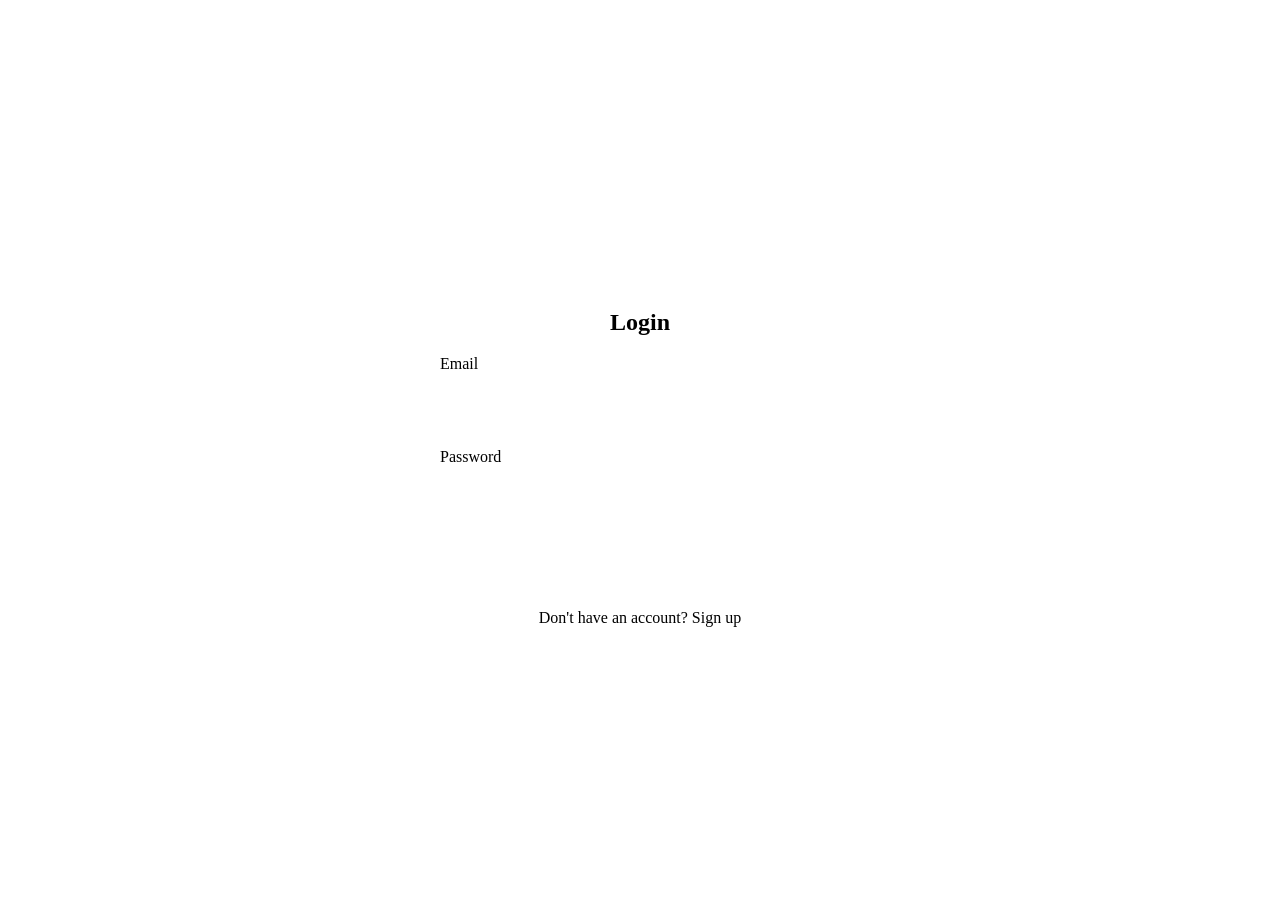
==== templates/index.html @ 913a173f "basic stuff done i think, not tested" ====
<!DOCTYPE html>
<html lang="en">
<head>
    <meta charset="UTF-8">
    <meta name="viewport" content="width=device-width, initial-scale=1.0">
    <title>Smart Timetable System - Login</title>
    <link rel="stylesheet" href="/static/css/style.css">
    <style>
        .container {
            display: flex;
            justify-content: center;
            align-items: center;
            min-height: 100vh;
        }
        .login-box {
            padding: 40px;
            width: 400px;
            text-align: center;
        }
        .input-group {
            margin-bottom: 20px;
            text-align: left;
        }
        input, select {
            width: 100%;
            padding: 15px;
            border: none;
            outline: none;
            margin-top: 10px;
        }
        button {
            width: 100%;
            padding: 15px;
            border: none;
            cursor: pointer;
            color: white;
            background: var(--primary);
            font-weight: bold;
            font-size: 16px;
        }
        .neu-button {
            border-radius: var(--border-radius-sm);
            box-shadow: 5px 5px 10px var(--shadow-dark), -5px -5px 10px var(--shadow-light);
            transition: var(--transition);
        }
        .neu-button:active {
            box-shadow: inset 5px 5px 10px var(--shadow-dark), inset -5px -5px 10px var(--shadow-light);
        }
        .neu-input {
            border-radius: var(--border-radius-sm);
            background: var(--surface);
            box-shadow: inset 5px 5px 10px var(--shadow-dark), inset -5px -5px 10px var(--shadow-light);
            color: var(--text-dark);
        }
        .toggle-text {
            margin-top: 20px;
            color: var(--primary);
            cursor: pointer;
        }
    </style>
</head>
<body>
    <div class="container">
        <div class="neu login-box">
            <h2 id="form-title">Login</h2>
            <form id="auth-form">
                <div class="input-group">
                    <label>Email</label>
                    <input type="email" id="email" class="neu-input" required>
                </div>
                <div class="input-group">
                    <label>Password</label>
                    <input type="password" id="password" class="neu-input" required>
                </div>
                <div class="input-group signup-only" style="display:none;">
                    <label>Role</label>
                    <select id="role" class="neu-input">
                        <option value="STUDENT">Student</option>
                        <option value="TEACHER">Teacher</option>
                        <option value="ADMIN">Admin</option>
                    </select>
                </div>
                <button type="submit" class="neu-button" id="submit-btn">Login</button>
            </form>
            <div class="toggle-text" id="toggle-form">Don't have an account? Sign up</div>
        </div>
    </div>

    <script>
        let isLogin = true;
        
        document.getElementById('toggle-form').addEventListener('click', () => {
            isLogin = !isLogin;
            document.getElementById('form-title').innerText = isLogin ? 'Login' : 'Sign Up';
            document.getElementById('submit-btn').innerText = isLogin ? 'Login' : 'Sign Up';
            document.getElementById('toggle-form').innerText = isLogin ? "Don't have an account? Sign up" : "Already have an account? Login";
            document.querySelector('.signup-only').style.display = isLogin ? 'none' : 'block';
        });

        document.getElementById('auth-form').addEventListener('submit', async (e) => {
            e.preventDefault();
            const email = document.getElementById('email').value;
            const password = document.getElementById('password').value;
            
            if (isLogin) {
                const formData = new URLSearchParams();
                formData.append('username', email);
                formData.append('password', password);
                
                const res = await fetch('/auth/token', {
                    method: 'POST',
                    headers: { 'Content-Type': 'application/x-www-form-urlencoded' },
                    body: formData
                });
                
                if (res.ok) {
                    const data = await res.json();
                    localStorage.setItem('token', data.access_token);
                    
                    // Decode JWT to get role (simple base64 decode for payload)
                    const payload = JSON.parse(atob(data.access_token.split('.')[1]));
                    if (payload.role === 'ADMIN') window.location.href = '/admin-dashboard';
                    else if (payload.role === 'TEACHER') window.location.href = '/teacher-dashboard';
                    else window.location.href = '/student-dashboard';
                } else {
                    alert('Login failed');
                }
            } else {
                const role = document.getElementById('role').value;
                const res = await fetch('/auth/signup', {
                    method: 'POST',
                    headers: { 'Content-Type': 'application/json' },
                    body: JSON.stringify({ email, password, role })
                });
                
                if (res.ok) {
                    alert('Signup successful! Please login.');
                    document.getElementById('toggle-form').click();
                } else {
                    alert('Signup failed');
                }
            }
        });
    </script>
</body>
</html>
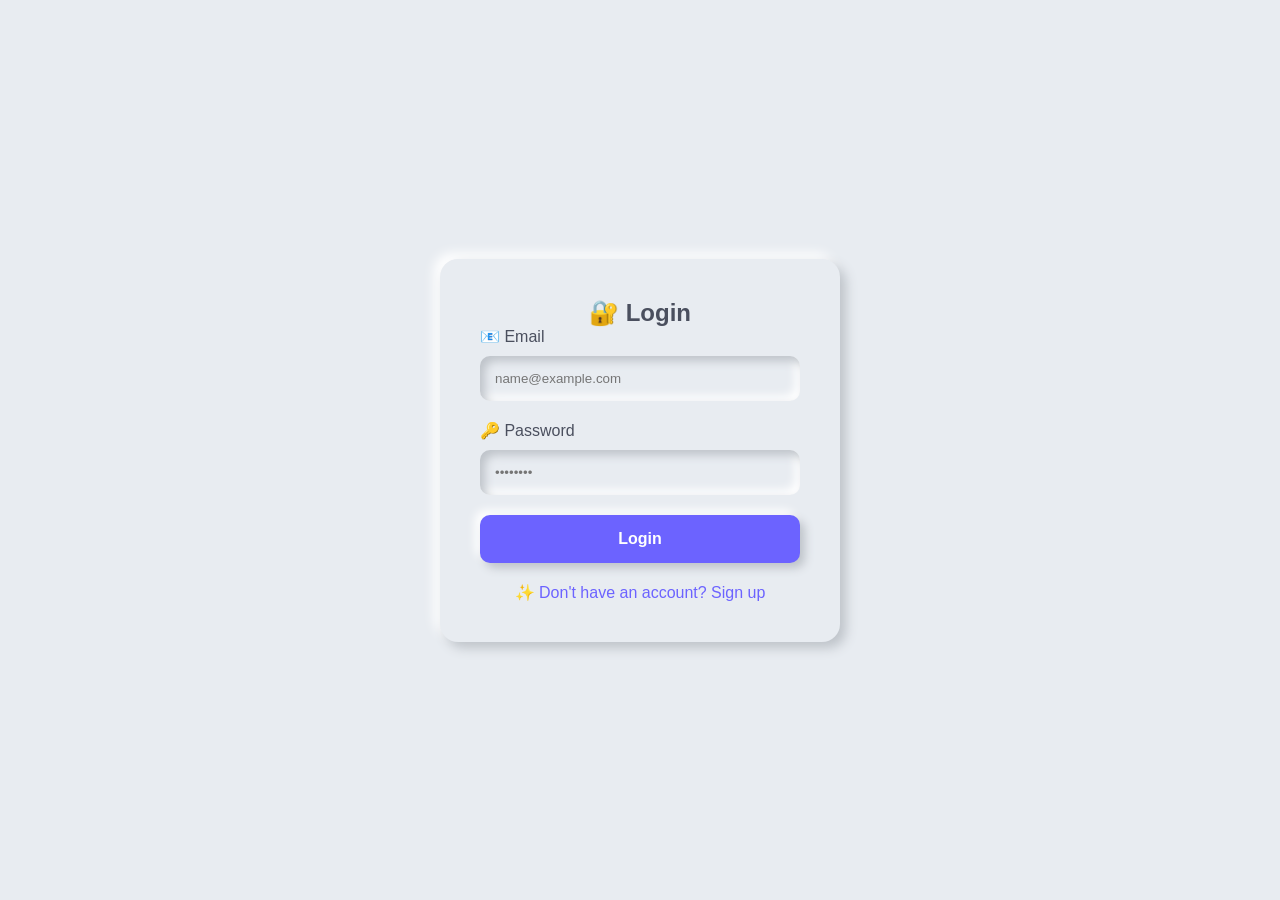
==== commit 5ac49327: "added some emojis" ====
--- a/templates/index.html
+++ b/templates/index.html
@@ -62,18 +62,18 @@
 <body>
     <div class="container">
         <div class="neu login-box">
-            <h2 id="form-title">Login</h2>
+            <h2 id="form-title">🔐 Login</h2>
             <form id="auth-form">
                 <div class="input-group">
-                    <label>Email</label>
-                    <input type="email" id="email" class="neu-input" required>
+                    <label>📧 Email</label>
+                    <input type="email" id="email" class="neu-input" required placeholder="name@example.com">
                 </div>
                 <div class="input-group">
-                    <label>Password</label>
-                    <input type="password" id="password" class="neu-input" required>
+                    <label>🔑 Password</label>
+                    <input type="password" id="password" class="neu-input" required placeholder="••••••••">
                 </div>
                 <div class="input-group signup-only" style="display:none;">
-                    <label>Role</label>
+                    <label>👤 Select Role</label>
                     <select id="role" class="neu-input">
                         <option value="STUDENT">Student</option>
                         <option value="TEACHER">Teacher</option>
@@ -82,7 +82,7 @@
                 </div>
                 <button type="submit" class="neu-button" id="submit-btn">Login</button>
             </form>
-            <div class="toggle-text" id="toggle-form">Don't have an account? Sign up</div>
+            <div class="toggle-text" id="toggle-form">✨ Don't have an account? Sign up</div>
         </div>
     </div>
 
@@ -91,9 +91,9 @@
         
         document.getElementById('toggle-form').addEventListener('click', () => {
             isLogin = !isLogin;
-            document.getElementById('form-title').innerText = isLogin ? 'Login' : 'Sign Up';
+            document.getElementById('form-title').innerText = isLogin ? '🔐 Login' : '🚀 Sign Up';
             document.getElementById('submit-btn').innerText = isLogin ? 'Login' : 'Sign Up';
-            document.getElementById('toggle-form').innerText = isLogin ? "Don't have an account? Sign up" : "Already have an account? Login";
+            document.getElementById('toggle-form').innerText = isLogin ? "✨ Don't have an account? Sign up" : "🔙 Already have an account? Login";
             document.querySelector('.signup-only').style.display = isLogin ? 'none' : 'block';
         });
 
--- a/static/css/style.css
+++ b/static/css/style.css
@@ -0,0 +1,880 @@
+/* ========================= */
+/*   NEUMORPHISM DESIGN SYSTEM */
+/* ========================= */
+
+@import url('https://fonts.googleapis.com/css2?family=Inter:wght@300;400;500;600;700&display=swap');
+
+:root {
+  --bg: #e8ecf1;
+  --surface: #e8ecf1;
+  --shadow-dark: #bec3c9;
+  --shadow-light: #ffffff;
+  --primary: #6c63ff;
+  --primary-dark: #534bc4;
+  --accent: #f09657;
+  --success: #4caf8a;
+  --danger: #e05c6e;
+  --warning: #f0c36d;
+  --text: #4a4f5e;
+  --text-light: #868c99;
+  --text-dark: #2d3142;
+  --inset-from: #d1d5d9;
+  --inset-to: #ffffff;
+  --border-radius: 18px;
+  --border-radius-sm: 10px;
+  --transition: all 0.3s cubic-bezier(0.25, 0.46, 0.45, 0.94);
+}
+
+*, *::before, *::after {
+  box-sizing: border-box;
+  margin: 0;
+  padding: 0;
+}
+
+html { scroll-behavior: smooth; background: var(--bg); }
+
+body {
+  font-family: 'Inter', sans-serif;
+  background: var(--bg);
+  color: var(--text);
+  min-height: 100vh;
+  overflow-x: hidden;
+}
+
+/* ========================= */
+/*   NEUMORPHIC PRIMITIVES   */
+/* ========================= */
+
+.neu {
+  background: var(--surface);
+  border-radius: var(--border-radius);
+  box-shadow:
+    6px 6px 12px var(--shadow-dark),
+    -6px -6px 12px var(--shadow-light);
+}
+
+.neu-sm {
+  background: var(--surface);
+  border-radius: var(--border-radius-sm);
+  box-shadow:
+    4px 4px 8px var(--shadow-dark),
+    -4px -4px 8px var(--shadow-light);
+}
+
+.neu-inset {
+  background: var(--surface);
+  border-radius: var(--border-radius);
+  box-shadow:
+    inset 4px 4px 10px var(--shadow-dark),
+    inset -4px -4px 10px var(--shadow-light);
+}
+
+.neu-inset-sm {
+  background: var(--surface);
+  border-radius: var(--border-radius-sm);
+  box-shadow:
+    inset 3px 3px 7px var(--shadow-dark),
+    inset -3px -3px 7px var(--shadow-light);
+}
+
+/* ========================= */
+/*   NAVBAR                  */
+/* ========================= */
+
+.navbar {
+  position: sticky;
+  top: 0;
+  z-index: 100;
+  background: var(--bg);
+  box-shadow:
+    0 4px 15px var(--shadow-dark),
+    0 -1px 0 var(--shadow-light);
+  padding: 16px 40px;
+  display: flex;
+  align-items: center;
+  justify-content: space-between;
+  gap: 20px;
+}
+
+.navbar-brand {
+  display: flex;
+  align-items: center;
+  gap: 12px;
+  text-decoration: none;
+}
+
+.navbar-brand .brand-icon {
+  width: 42px;
+  height: 42px;
+  border-radius: 12px;
+  background: linear-gradient(135deg, var(--primary), var(--accent));
+  display: flex;
+  align-items: center;
+  justify-content: center;
+  color: white;
+  font-size: 20px;
+  box-shadow: 4px 4px 10px rgba(108,99,255,0.3);
+}
+
+.navbar-brand .brand-text {
+  font-size: 18px;
+  font-weight: 700;
+  color: var(--text-dark);
+  letter-spacing: -0.3px;
+}
+
+.navbar-links {
+  display: flex;
+  gap: 10px;
+  align-items: center;
+}
+
+.nav-link {
+  padding: 9px 20px;
+  border-radius: 10px;
+  font-size: 14px;
+  font-weight: 500;
+  text-decoration: none;
+  color: var(--text);
+  background: var(--bg);
+  box-shadow:
+    3px 3px 7px var(--shadow-dark),
+    -3px -3px 7px var(--shadow-light);
+  transition: var(--transition);
+}
+
+.nav-link:hover {
+  color: var(--primary);
+  box-shadow:
+    5px 5px 10px var(--shadow-dark),
+    -5px -5px 10px var(--shadow-light);
+}
+
+.nav-link.active {
+  color: white;
+  background: linear-gradient(135deg, var(--primary), var(--primary-dark));
+  box-shadow: 4px 4px 10px rgba(108,99,255,0.4);
+}
+
+/* ========================= */
+/*   BUTTONS                 */
+/* ========================= */
+
+.btn {
+  display: inline-flex;
+  align-items: center;
+  gap: 8px;
+  padding: 12px 24px;
+  border-radius: 12px;
+  border: none;
+  cursor: pointer;
+  font-family: 'Inter', sans-serif;
+  font-size: 14px;
+  font-weight: 600;
+  transition: var(--transition);
+  text-decoration: none;
+  letter-spacing: 0.3px;
+}
+
+.btn-primary {
+  background: linear-gradient(135deg, var(--primary), var(--primary-dark));
+  color: white;
+  box-shadow:
+    4px 4px 12px rgba(108,99,255,0.35),
+    -2px -2px 8px rgba(255,255,255,0.5);
+}
+
+.btn-primary:hover {
+  box-shadow:
+    6px 6px 16px rgba(108,99,255,0.5),
+    -2px -2px 10px rgba(255,255,255,0.6);
+  transform: translateY(-2px);
+}
+
+.btn-primary:active {
+  box-shadow: inset 2px 2px 6px rgba(0,0,0,0.2);
+  transform: translateY(0);
+}
+
+.btn-secondary {
+  background: var(--bg);
+  color: var(--text);
+  box-shadow:
+    4px 4px 8px var(--shadow-dark),
+    -4px -4px 8px var(--shadow-light);
+}
+
+.btn-secondary:hover {
+  color: var(--primary);
+  transform: translateY(-2px);
+}
+
+.btn-success {
+  background: linear-gradient(135deg, #4caf8a, #39876b);
+  color: white;
+  box-shadow: 4px 4px 12px rgba(76,175,138,0.35);
+}
+
+.btn-danger {
+  background: linear-gradient(135deg, var(--danger), #b84456);
+  color: white;
+  box-shadow: 4px 4px 12px rgba(224,92,110,0.35);
+}
+
+.btn-sm {
+  padding: 8px 16px;
+  font-size: 13px;
+  border-radius: 9px;
+}
+
+/* ========================= */
+/*   FORM ELEMENTS           */
+/* ========================= */
+
+.form-group {
+  display: flex;
+  flex-direction: column;
+  gap: 8px;
+  margin-bottom: 18px;
+}
+
+.form-label {
+  font-size: 13px;
+  font-weight: 600;
+  color: var(--text-light);
+  text-transform: uppercase;
+  letter-spacing: 0.8px;
+}
+
+.form-control {
+  padding: 12px 16px;
+  border: none;
+  border-radius: var(--border-radius-sm);
+  font-family: 'Inter', sans-serif;
+  font-size: 14px;
+  color: var(--text-dark);
+  background: var(--bg);
+  box-shadow:
+    inset 3px 3px 7px var(--shadow-dark),
+    inset -3px -3px 7px var(--shadow-light);
+  outline: none;
+  transition: var(--transition);
+  width: 100%;
+}
+
+.form-control:focus {
+  box-shadow:
+    inset 4px 4px 9px var(--shadow-dark),
+    inset -4px -4px 9px var(--shadow-light),
+    0 0 0 2px rgba(108,99,255,0.25);
+}
+
+/* ========================= */
+/*   CARDS                   */
+/* ========================= */
+
+.card {
+  padding: 28px;
+  background: var(--surface);
+  border-radius: var(--border-radius);
+  box-shadow:
+    8px 8px 16px var(--shadow-dark),
+    -8px -8px 16px var(--shadow-light);
+  transition: var(--transition);
+}
+
+.card:hover {
+  box-shadow:
+    10px 10px 20px var(--shadow-dark),
+    -10px -10px 20px var(--shadow-light);
+}
+
+.card-header {
+  display: flex;
+  align-items: center;
+  justify-content: space-between;
+  margin-bottom: 22px;
+}
+
+.card-title {
+  font-size: 17px;
+  font-weight: 700;
+  color: var(--text-dark);
+}
+
+/* ========================= */
+/*   SECTIONS & LAYOUT       */
+/* ========================= */
+
+.page-container {
+  max-width: 900px;
+  margin: 0 auto;
+}
+
+.page-wrapper {
+  max-width: 1200px;
+  margin: 0 auto;
+  padding: 30px 24px 60px;
+}
+
+.section-title {
+  font-size: 22px;
+  font-weight: 700;
+  color: var(--text-dark);
+  margin-bottom: 6px;
+}
+
+.section-subtitle {
+  font-size: 14px;
+  color: var(--text-light);
+  margin-bottom: 28px;
+}
+
+.grid-2 {
+  display: grid;
+  grid-template-columns: repeat(2, 1fr);
+  gap: 24px;
+}
+
+.grid-3 {
+  display: grid;
+  grid-template-columns: repeat(3, 1fr);
+  gap: 24px;
+}
+
+.grid-4 {
+  display: grid;
+  grid-template-columns: repeat(4, 1fr);
+  gap: 18px;
+}
+
+@media (max-width: 900px) {
+  .grid-2, .grid-3, .grid-4 { grid-template-columns: 1fr; }
+  .navbar { padding: 14px 20px; }
+  .page-wrapper { padding: 20px 16px 40px; }
+}
+
+/* ========================= */
+/*   BADGES & TAGS           */
+/* ========================= */
+
+.badge {
+  display: inline-flex;
+  align-items: center;
+  gap: 5px;
+  padding: 4px 12px;
+  border-radius: 20px;
+  font-size: 12px;
+  font-weight: 600;
+  letter-spacing: 0.3px;
+}
+
+.badge-theory {
+  background: rgba(108,99,255,0.12);
+  color: var(--primary);
+}
+
+.badge-lab {
+  background: rgba(240,150,87,0.12);
+  color: var(--accent);
+}
+
+.badge-success {
+  background: rgba(76,175,138,0.12);
+  color: var(--success);
+}
+
+.badge-warning {
+  background: rgba(240,195,109,0.12);
+  color: #b8882a;
+}
+
+/* ========================= */
+/*   CALENDAR GRID           */
+/* ========================= */
+
+.calendar-wrapper {
+  overflow-x: auto;
+}
+
+.calendar-grid {
+  display: grid;
+  min-width: 700px;
+  gap: 0;
+}
+
+.cal-header {
+  display: grid;
+  grid-template-columns: 100px repeat(5, 1fr);
+  gap: 0;
+  margin-bottom: 10px;
+}
+
+.cal-header-cell {
+  text-align: center;
+  font-weight: 700;
+  font-size: 13px;
+  color: var(--text-light);
+  text-transform: uppercase;
+  letter-spacing: 1px;
+  padding: 12px 6px;
+}
+
+.cal-body {
+  display: flex;
+  flex-direction: column;
+  gap: 10px;
+}
+
+.cal-row {
+  display: grid;
+  grid-template-columns: 100px repeat(5, 1fr);
+  gap: 10px;
+  align-items: stretch;
+}
+
+.cal-time-label {
+  display: flex;
+  align-items: center;
+  justify-content: center;
+  flex-direction: column;
+  font-size: 12px;
+  font-weight: 600;
+  color: var(--text-light);
+  text-align: center;
+  padding: 0 6px;
+}
+
+.cal-time-label .time-start {
+  font-size: 14px;
+  font-weight: 700;
+  color: var(--text);
+}
+
+.cal-cell {
+  min-height: 80px;
+  padding: 8px;
+  border-radius: 14px;
+  background: var(--bg);
+  box-shadow:
+    inset 2px 2px 6px var(--shadow-dark),
+    inset -2px -2px 6px var(--shadow-light);
+  position: relative;
+  transition: var(--transition);
+}
+
+.cal-cell.drop-hover {
+  box-shadow:
+    inset 3px 3px 8px rgba(108,99,255,0.25),
+    inset -3px -3px 8px rgba(108,99,255,0.1);
+  background: rgba(108,99,255,0.05);
+}
+
+.cal-cell.break-cell {
+  background: linear-gradient(135deg, rgba(240,195,109,0.08), rgba(240,150,87,0.08));
+  box-shadow:
+    inset 1px 1px 4px var(--shadow-dark),
+    inset -1px -1px 4px var(--shadow-light);
+}
+
+/* ========================= */
+/*   CLASS CARDS (DRAGGABLE) */
+/* ========================= */
+
+.class-chip {
+  padding: 8px 12px;
+  border-radius: 10px;
+  background: linear-gradient(135deg, var(--primary), var(--primary-dark));
+  color: white;
+  font-size: 12px;
+  font-weight: 600;
+  cursor: grab;
+  display: flex;
+  align-items: center;
+  gap: 6px;
+  box-shadow: 3px 3px 8px rgba(108,99,255,0.35);
+  transition: var(--transition);
+  user-select: none;
+  animation: fadeSlideIn 0.3s ease forwards;
+  margin-bottom: 4px;
+}
+
+.class-chip:active {
+  cursor: grabbing;
+  opacity: 0.8;
+  transform: scale(0.97);
+}
+
+.class-chip.lab-chip {
+  background: linear-gradient(135deg, var(--accent), #d4783e);
+  box-shadow: 3px 3px 8px rgba(240,150,87,0.35);
+}
+
+.class-chip.break-chip {
+  background: linear-gradient(135deg, var(--warning), #d0a449);
+  box-shadow: 3px 3px 8px rgba(240,195,109,0.35);
+  cursor: default;
+  font-style: italic;
+}
+
+/* ========================= */
+/*   TEACHER SLOT PICKER     */
+/* ========================= */
+
+.slot-grid {
+  display: grid;
+  grid-template-columns: repeat(auto-fill, minmax(110px, 1fr));
+  gap: 10px;
+  margin-top: 14px;
+}
+
+.slot-btn {
+  padding: 10px;
+  border-radius: 10px;
+  background: var(--bg);
+  border: none;
+  cursor: pointer;
+  font-family: 'Inter', sans-serif;
+  font-size: 12px;
+  font-weight: 600;
+  color: var(--text-light);
+  box-shadow:
+    3px 3px 7px var(--shadow-dark),
+    -3px -3px 7px var(--shadow-light);
+  transition: var(--transition);
+  text-align: center;
+  position: relative;
+  overflow: hidden;
+}
+
+.slot-btn:hover {
+  color: var(--primary);
+  transform: scale(1.04);
+  box-shadow:
+    4px 4px 10px var(--shadow-dark),
+    -4px -4px 10px var(--shadow-light);
+}
+
+.slot-btn.selected {
+  background: linear-gradient(135deg, var(--primary), var(--primary-dark));
+  color: white;
+  box-shadow: 3px 3px 10px rgba(108,99,255,0.4);
+}
+
+.slot-btn.selected::after {
+  content: '✓';
+  position: absolute;
+  top: 5px;
+  right: 8px;
+  font-size: 10px;
+  opacity: 0.8;
+}
+
+.slot-btn.break-slot {
+  opacity: 0.5;
+  cursor: not-allowed;
+  background: linear-gradient(135deg, rgba(240,195,109,0.15), rgba(240,195,109,0.05));
+}
+
+/* ========================= */
+/*   STATS / KPI CARDS       */
+/* ========================= */
+
+.stat-card {
+  padding: 24px 20px;
+  border-radius: var(--border-radius);
+  background: var(--surface);
+  box-shadow:
+    8px 8px 14px var(--shadow-dark),
+    -8px -8px 14px var(--shadow-light);
+  display: flex;
+  flex-direction: column;
+  align-items: center;
+  gap: 10px;
+  text-align: center;
+  transition: var(--transition);
+  animation: popIn 0.5s ease forwards;
+}
+
+.stat-card:hover { transform: translateY(-4px); }
+
+.stat-icon {
+  width: 52px;
+  height: 52px;
+  border-radius: 14px;
+  display: flex;
+  align-items: center;
+  justify-content: center;
+  font-size: 24px;
+}
+
+.stat-icon.purple { background: rgba(108,99,255,0.12); }
+.stat-icon.orange { background: rgba(240,150,87,0.12); }
+.stat-icon.green  { background: rgba(76,175,138,0.12); }
+.stat-icon.blue   { background: rgba(90,160,230,0.12); }
+
+.stat-value {
+  font-size: 28px;
+  font-weight: 800;
+  color: var(--text-dark);
+  line-height: 1;
+}
+
+.stat-label {
+  font-size: 12px;
+  font-weight: 500;
+  color: var(--text-light);
+  text-transform: uppercase;
+  letter-spacing: 1px;
+}
+
+/* ========================= */
+/*   SIDEBAR PANEL           */
+/* ========================= */
+
+.sidebar-panel {
+  padding: 20px;
+  background: var(--surface);
+  border-radius: var(--border-radius);
+  box-shadow:
+    8px 8px 16px var(--shadow-dark),
+    -8px -8px 16px var(--shadow-light);
+  display: flex;
+  flex-direction: column;
+  gap: 14px;
+}
+
+.sidebar-panel h3 {
+  font-size: 15px;
+  font-weight: 700;
+  color: var(--text-dark);
+  padding-bottom: 12px;
+  border-bottom: 2px solid var(--shadow-dark);
+}
+
+.unscheduled-class {
+  padding: 10px 14px;
+  border-radius: 10px;
+  background: var(--bg);
+  box-shadow:
+    3px 3px 7px var(--shadow-dark),
+    -3px -3px 7px var(--shadow-light);
+  cursor: grab;
+  font-size: 13px;
+  font-weight: 600;
+  color: var(--text-dark);
+  display: flex;
+  align-items: center;
+  gap: 8px;
+  transition: var(--transition);
+  animation: fadeSlideIn 0.4s ease forwards;
+  user-select: none;
+}
+
+.unscheduled-class:hover {
+  transform: translateX(4px);
+  color: var(--primary);
+}
+
+.unscheduled-class:active {
+  cursor: grabbing;
+  opacity: 0.75;
+}
+
+/* ========================= */
+/*   TOASTS / ALERTS         */
+/* ========================= */
+
+.toast-container {
+  position: fixed;
+  bottom: 30px;
+  right: 30px;
+  display: flex;
+  flex-direction: column;
+  gap: 10px;
+  z-index: 999;
+}
+
+.toast {
+  padding: 14px 20px;
+  border-radius: 14px;
+  font-size: 14px;
+  font-weight: 600;
+  display: flex;
+  align-items: center;
+  gap: 10px;
+  box-shadow:
+    6px 6px 14px var(--shadow-dark),
+    -6px -6px 14px var(--shadow-light);
+  animation: toastIn 0.35s ease forwards;
+  min-width: 250px;
+  max-width: 360px;
+}
+
+.toast.success { background: linear-gradient(135deg, #4caf8a, #39876b); color: white; }
+.toast.error   { background: linear-gradient(135deg, var(--danger), #b84456); color: white; }
+.toast.info    { background: linear-gradient(135deg, var(--primary), var(--primary-dark)); color: white; }
+
+/* ========================= */
+/*   ANIMATIONS              */
+/* ========================= */
+
+@keyframes fadeSlideIn {
+  from { opacity: 0; transform: translateY(12px); }
+  to   { opacity: 1; transform: translateY(0); }
+}
+
+@keyframes popIn {
+  from { opacity: 0; transform: scale(0.88); }
+  to   { opacity: 1; transform: scale(1); }
+}
+
+@keyframes toastIn {
+  from { opacity: 0; transform: translateX(30px); }
+  to   { opacity: 1; transform: translateX(0); }
+}
+
+@keyframes pulse {
+  0%, 100% { box-shadow: 6px 6px 14px var(--shadow-dark), -6px -6px 14px var(--shadow-light); }
+  50%       { box-shadow: 8px 8px 20px var(--shadow-dark), -8px -8px 20px var(--shadow-light); }
+}
+
+@keyframes shimmer {
+  0%   { background-position: -200% center; }
+  100% { background-position: 200% center; }
+}
+
+.animate-pop    { animation: popIn 0.5s ease forwards; }
+.animate-slide  { animation: fadeSlideIn 0.4s ease forwards; }
+.animate-pulse  { animation: pulse 2.5s ease infinite; }
+
+/* ========================= */
+/*   FORM MODAL              */
+/* ========================= */
+
+.modal-overlay {
+  position: fixed;
+  inset: 0;
+  background: rgba(40,44,58,0.4);
+  backdrop-filter: blur(4px);
+  display: flex;
+  align-items: center;
+  justify-content: center;
+  z-index: 200;
+  opacity: 0;
+  pointer-events: none;
+  transition: opacity 0.25s ease;
+}
+
+.modal-overlay.open {
+  opacity: 1;
+  pointer-events: all;
+}
+
+.modal {
+  background: var(--bg);
+  border-radius: 22px;
+  padding: 32px;
+  box-shadow:
+    12px 12px 24px var(--shadow-dark),
+    -12px -12px 24px var(--shadow-light);
+  width: 90%;
+  max-width: 480px;
+  transform: scale(0.9);
+  transition: transform 0.3s cubic-bezier(0.34, 1.56, 0.64, 1);
+}
+
+.modal-overlay.open .modal {
+  transform: scale(1);
+}
+
+.modal-header {
+  display: flex;
+  align-items: center;
+  justify-content: space-between;
+  margin-bottom: 24px;
+}
+
+.modal-title {
+  font-size: 18px;
+  font-weight: 700;
+  color: var(--text-dark);
+}
+
+.modal-close {
+  width: 34px;
+  height: 34px;
+  border: none;
+  border-radius: 9px;
+  background: var(--bg);
+  cursor: pointer;
+  font-size: 18px;
+  color: var(--text-light);
+  box-shadow:
+    3px 3px 7px var(--shadow-dark),
+    -3px -3px 7px var(--shadow-light);
+  display: flex;
+  align-items: center;
+  justify-content: center;
+  transition: var(--transition);
+}
+
+.modal-close:hover { color: var(--danger); }
+
+/* ========================= */
+/*   TABS                    */
+/* ========================= */
+
+.tabs {
+  display: flex;
+  gap: 8px;
+  padding: 6px;
+  border-radius: 14px;
+  background: var(--bg);
+  box-shadow:
+    inset 3px 3px 7px var(--shadow-dark),
+    inset -3px -3px 7px var(--shadow-light);
+  margin-bottom: 24px;
+}
+
+.tab-btn {
+  flex: 1;
+  padding: 10px 16px;
+  border: none;
+  border-radius: 10px;
+  background: transparent;
+  cursor: pointer;
+  font-family: 'Inter', sans-serif;
+  font-size: 13px;
+  font-weight: 600;
+  color: var(--text-light);
+  transition: var(--transition);
+}
+
+.tab-btn.active {
+  background: linear-gradient(135deg, var(--primary), var(--primary-dark));
+  color: white;
+  box-shadow: 3px 3px 8px rgba(108,99,255,0.35);
+}
+
+/* ========================= */
+/*   DIVIDER                 */
+/* ========================= */
+
+.divider {
+  height: 1px;
+  background: linear-gradient(to right, transparent, var(--shadow-dark), transparent);
+  margin: 24px 0;
+}
+
+/* ========================= */
+/*   SCROLLBAR               */
+/* ========================= */
+
+::-webkit-scrollbar { width: 6px; height: 6px; }
+::-webkit-scrollbar-track { background: var(--bg); }
+::-webkit-scrollbar-thumb {
+  background: var(--shadow-dark);
+  border-radius: 10px;
+}
+::-webkit-scrollbar-thumb:hover { background: var(--text-light); }
